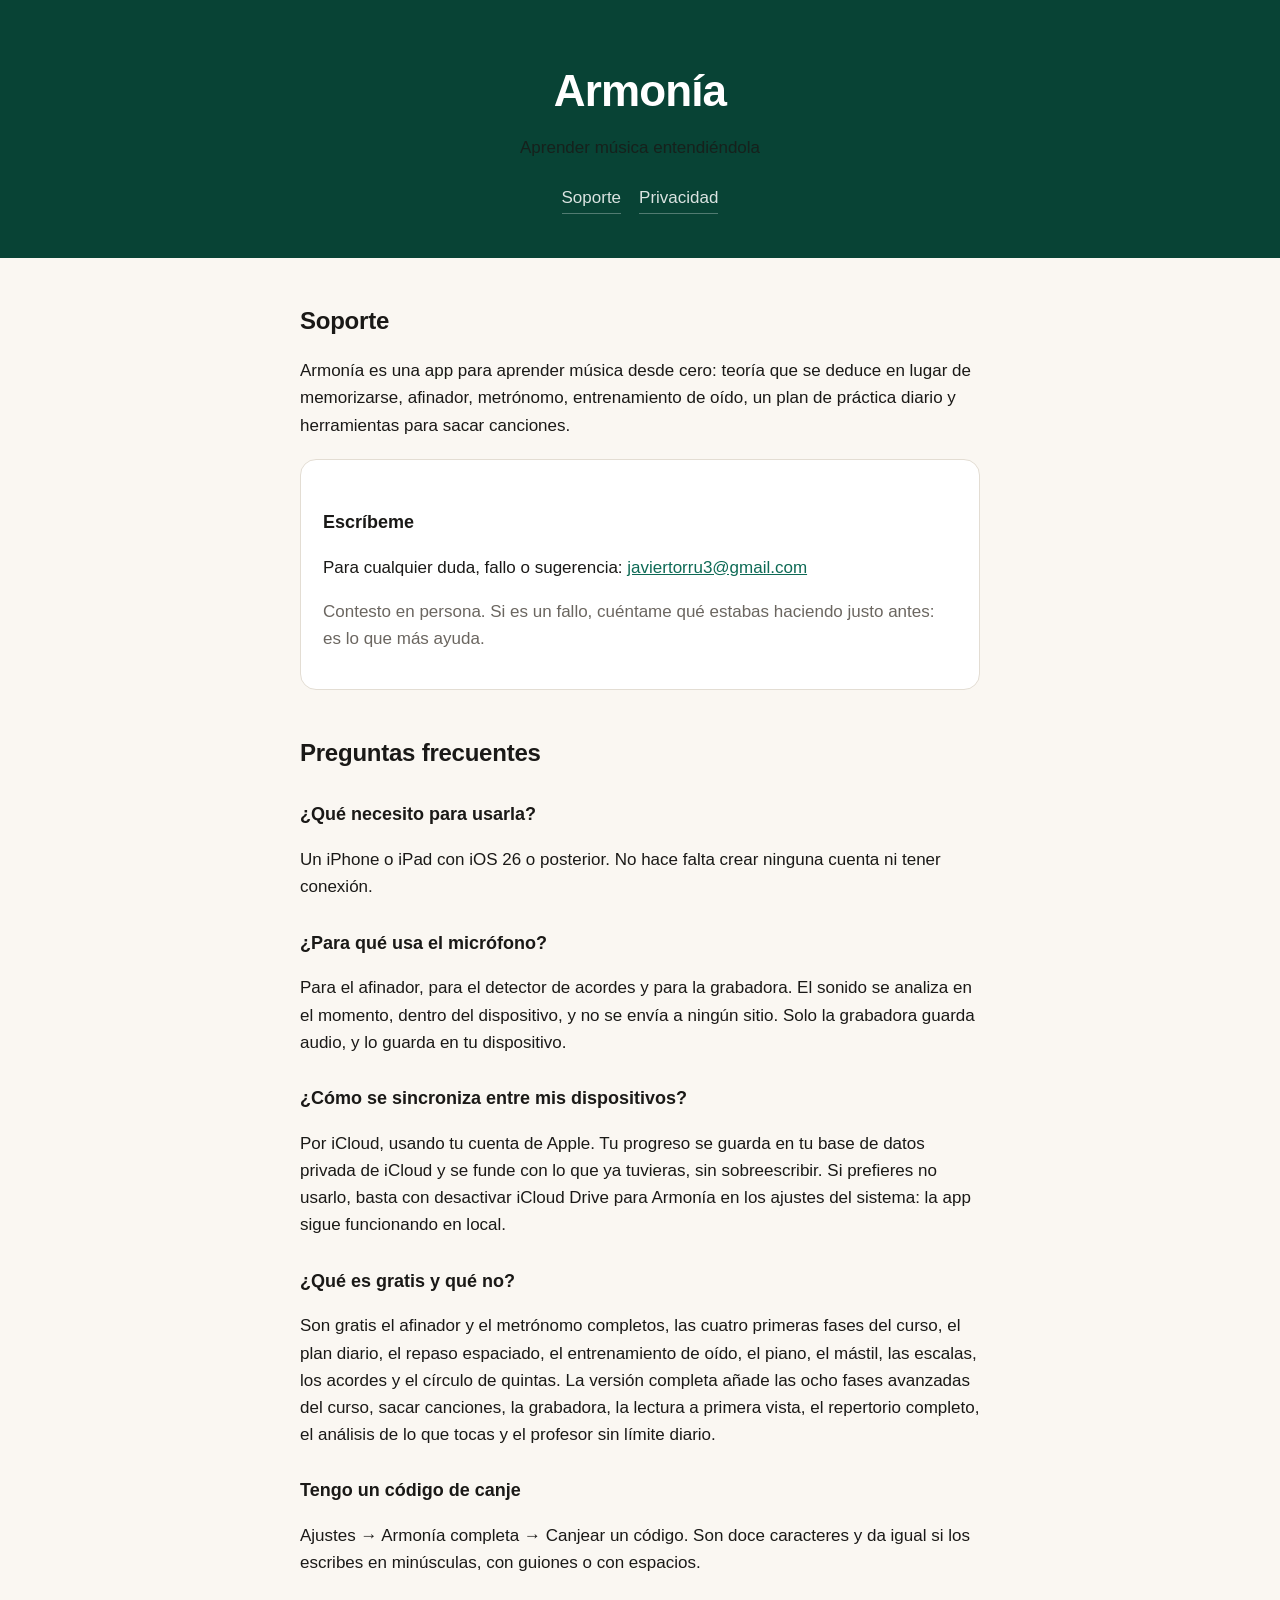
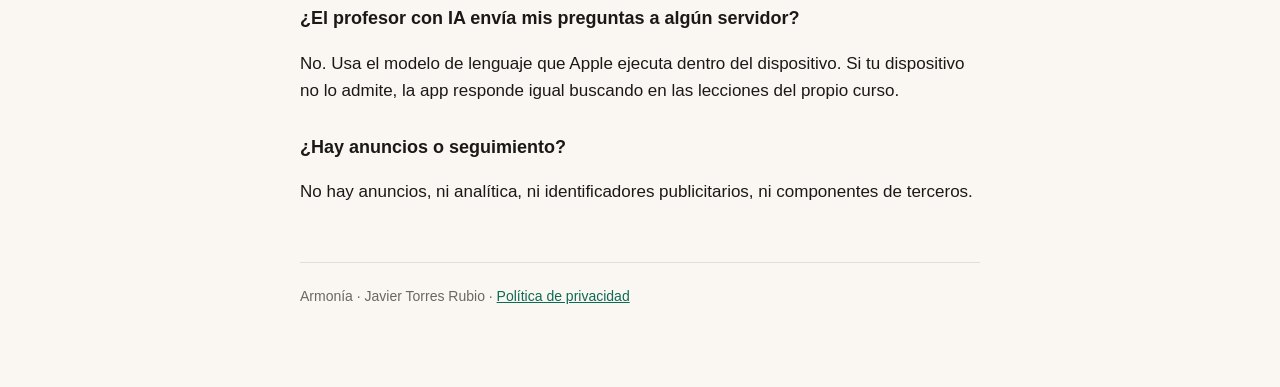
==== index.html @ 9ba20ae4 "Páginas de soporte y privacidad de Armonía Co-Authored-By: Claude Opus 5 <noreply@anthropic.com>" ====
<!doctype html>
<html lang="es">
<head>
<meta charset="utf-8">
<meta name="viewport" content="width=device-width, initial-scale=1, viewport-fit=cover">
<title>Armonía · Soporte</title>
<meta name="description" content="Soporte de Armonía, la app para aprender música entendiéndola.">
<link rel="stylesheet" href="estilo.css">
</head>
<body>
<header>
  <h1>Armonía</h1>
  <p>Aprender música entendiéndola</p>
  <nav>
    <a href="index.html">Soporte</a>
    <a href="privacidad.html">Privacidad</a>
  </nav>
</header>
<main>
  <h2>Soporte</h2>
  <p>Armonía es una app para aprender música desde cero: teoría que se deduce en lugar de memorizarse, afinador, metrónomo, entrenamiento de oído, un plan de práctica diario y herramientas para sacar canciones.</p>

  <div class="card">
    <h3>Escríbeme</h3>
    <p>Para cualquier duda, fallo o sugerencia: <span data-correo><noscript>javiertorru3 (arroba) gmail.com</noscript></span></p>
    <p class="subtle">Contesto en persona. Si es un fallo, cuéntame qué estabas haciendo justo antes: es lo que más ayuda.</p>
  </div>

  <h2>Preguntas frecuentes</h2>

  <h3>¿Qué necesito para usarla?</h3>
  <p>Un iPhone o iPad con iOS 26 o posterior. No hace falta crear ninguna cuenta ni tener conexión.</p>

  <h3>¿Para qué usa el micrófono?</h3>
  <p>Para el afinador, para el detector de acordes y para la grabadora. El sonido se analiza en el momento, dentro del dispositivo, y no se envía a ningún sitio. Solo la grabadora guarda audio, y lo guarda en tu dispositivo.</p>

  <h3>¿Cómo se sincroniza entre mis dispositivos?</h3>
  <p>Por iCloud, usando tu cuenta de Apple. Tu progreso se guarda en tu base de datos privada de iCloud y se funde con lo que ya tuvieras, sin sobreescribir. Si prefieres no usarlo, basta con desactivar iCloud Drive para Armonía en los ajustes del sistema: la app sigue funcionando en local.</p>

  <h3>¿Qué es gratis y qué no?</h3>
  <p>Son gratis el afinador y el metrónomo completos, las cuatro primeras fases del curso, el plan diario, el repaso espaciado, el entrenamiento de oído, el piano, el mástil, las escalas, los acordes y el círculo de quintas. La versión completa añade las ocho fases avanzadas del curso, sacar canciones, la grabadora, la lectura a primera vista, el repertorio completo, el análisis de lo que tocas y el profesor sin límite diario.</p>

  <h3>Tengo un código de canje</h3>
  <p>Ajustes → Armonía completa → Canjear un código. Son doce caracteres y da igual si los escribes en minúsculas, con guiones o con espacios.</p>

  <h3>¿El profesor con IA envía mis preguntas a algún servidor?</h3>
  <p>No. Usa el modelo de lenguaje que Apple ejecuta dentro del dispositivo. Si tu dispositivo no lo admite, la app responde igual buscando en las lecciones del propio curso.</p>

  <h3>¿Hay anuncios o seguimiento?</h3>
  <p>No hay anuncios, ni analítica, ni identificadores publicitarios, ni componentes de terceros.</p>

  <footer>
    Armonía · Javier Torres Rubio · <a href="privacidad.html">Política de privacidad</a>
  </footer>
</main>
<script src="contacto.js"></script>
</body>
</html>
---- estilo.css ----
:root {
  --canvas: #FAF7F2; --surface: #FFFFFF; --ink: #1A1917; --subtle: #6B6660;
  --hairline: #E3DDD3; --brand: #0E6A55; --deep: #084335;
}
@media (prefers-color-scheme: dark) {
  :root {
    --canvas: #11100F; --surface: #1C1B19; --ink: #F2EFE9; --subtle: #A39C93;
    --hairline: #2E2C29; --brand: #3FD3A8; --deep: #1E8A6E;
  }
}
* { box-sizing: border-box; }
body {
  margin: 0; background: var(--canvas); color: var(--ink);
  font: 17px/1.6 -apple-system, BlinkMacSystemFont, "Segoe UI", Roboto, sans-serif;
  -webkit-font-smoothing: antialiased;
}
/* Nada de backdrop-filter en una cabecera fija: crea un contexto de composición
   que oscurece toda la página que queda por debajo. */
header {
  background: var(--deep); color: #fff; padding: 56px 20px 44px; text-align: center;
}
header h1 { margin: 0 0 8px; font-size: clamp(30px, 7vw, 44px); letter-spacing: -0.02em; }
header p { margin: 0; opacity: 0.8; font-size: 17px; }
nav { display: flex; gap: 18px; justify-content: center; margin-top: 22px; flex-wrap: wrap; }
nav a { color: #fff; opacity: 0.85; text-decoration: none; border-bottom: 1px solid rgba(255,255,255,.35); padding-bottom: 2px; }
nav a:hover { opacity: 1; }
main { max-width: 720px; margin: 0 auto; padding: 44px 20px 80px; }
h2 { font-size: 24px; margin: 44px 0 12px; letter-spacing: -0.01em; }
h2:first-child { margin-top: 0; }
h3 { font-size: 18px; margin: 28px 0 6px; }
p, li { color: var(--ink); }
.subtle { color: var(--subtle); }
ul { padding-left: 22px; }
li { margin-bottom: 8px; }
.card {
  background: var(--surface); border: 1px solid var(--hairline);
  border-radius: 16px; padding: 20px 22px; margin: 20px 0;
}
a { color: var(--brand); }
footer { border-top: 1px solid var(--hairline); margin-top: 56px; padding-top: 22px; color: var(--subtle); font-size: 14px; }
code { background: var(--hairline); padding: 2px 6px; border-radius: 5px; font-size: 14px; }
@media (prefers-reduced-motion: reduce) { * { transition: none !important; animation: none !important; } }
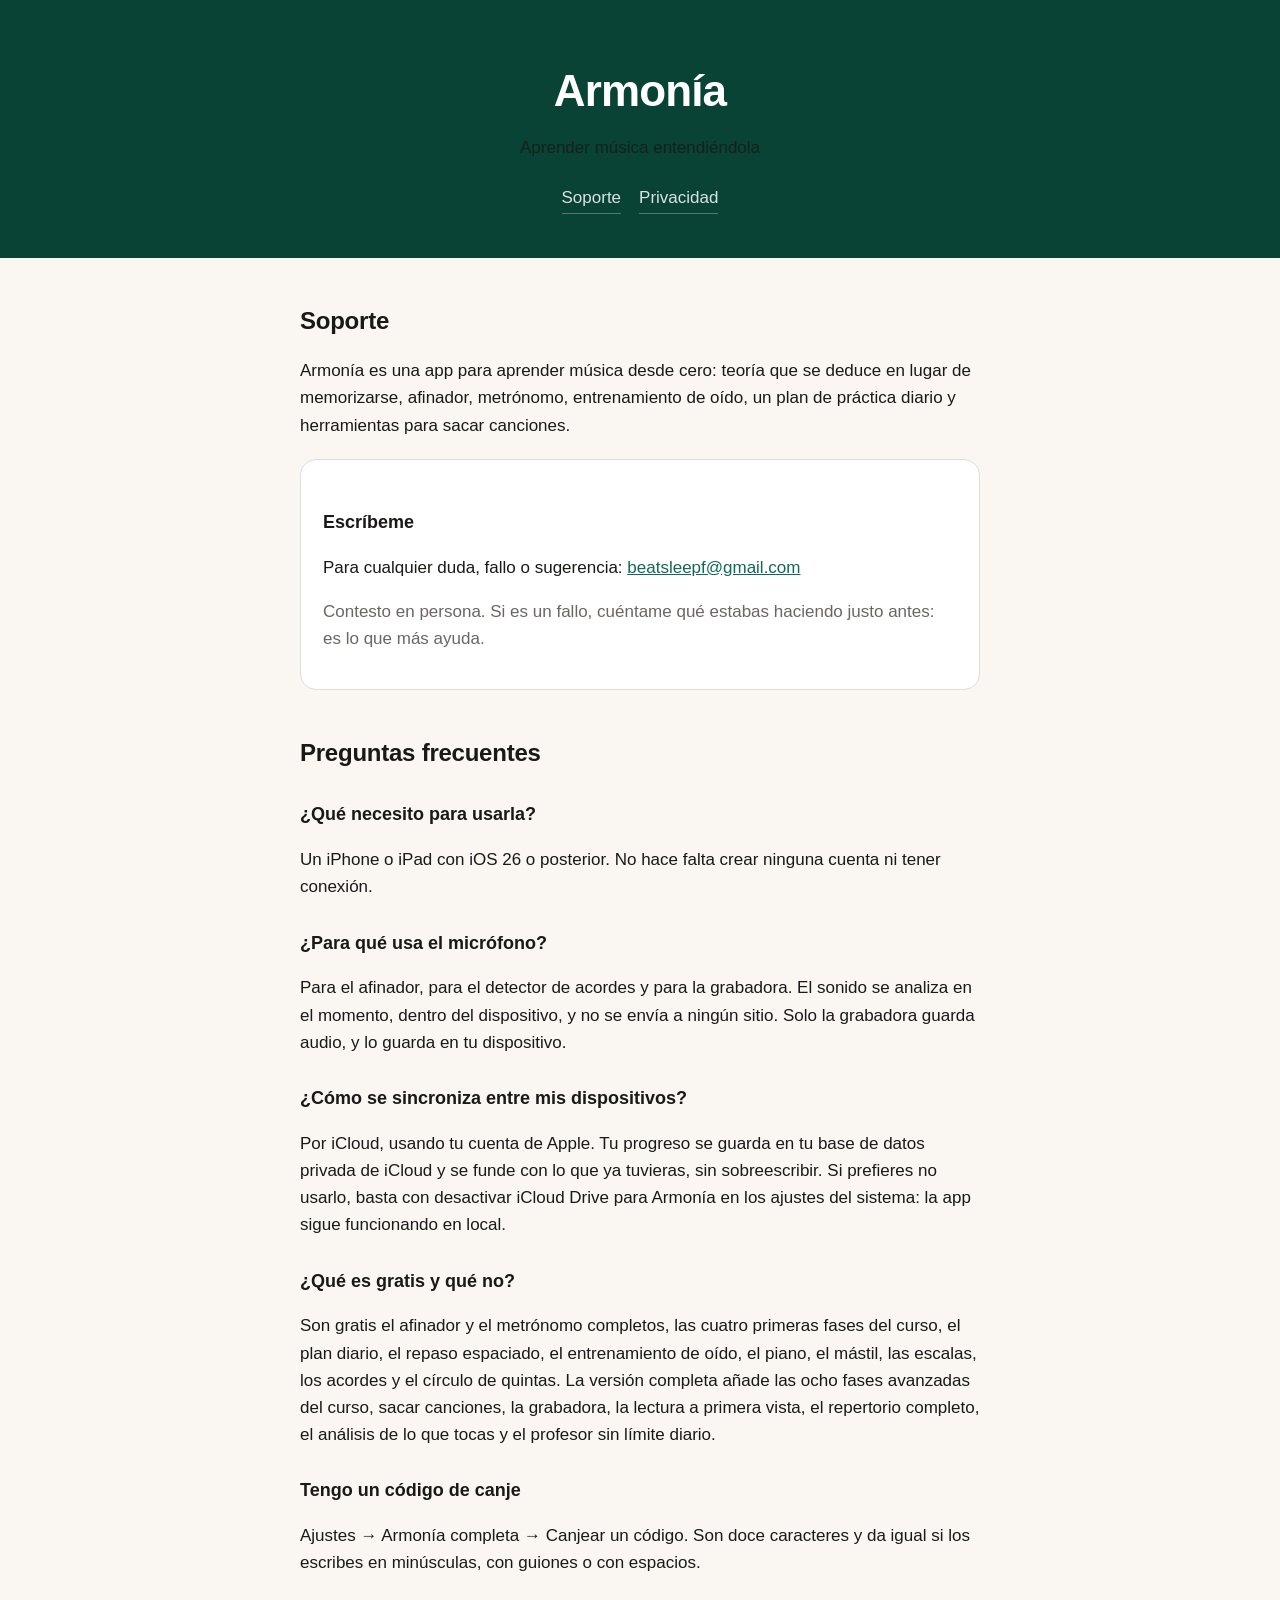
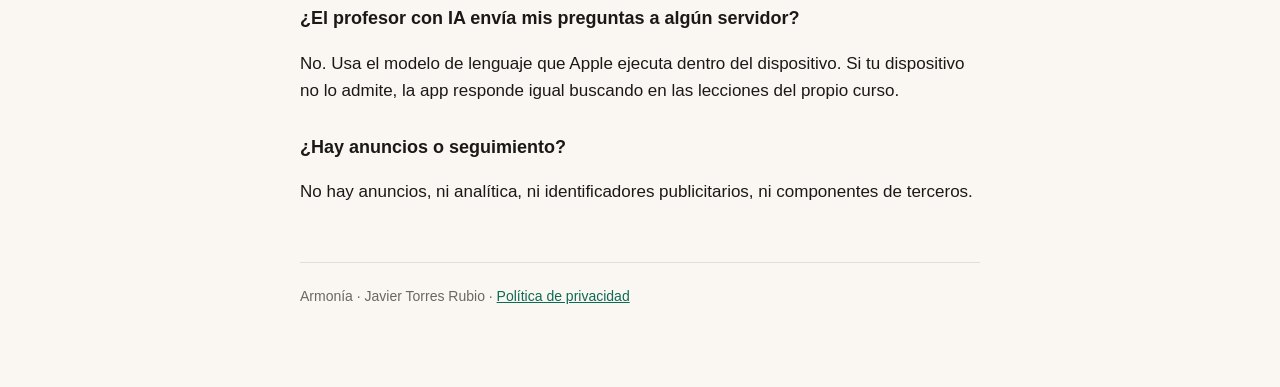
==== commit 584b98d8: "Cambia la dirección de contacto a la de soporte Co-Authored-By: Claude Opus 5 <noreply@anthropic.com" ====
--- a/index.html
+++ b/index.html
@@ -22,7 +22,7 @@
 
   <div class="card">
     <h3>Escríbeme</h3>
-    <p>Para cualquier duda, fallo o sugerencia: <span data-correo><noscript>javiertorru3 (arroba) gmail.com</noscript></span></p>
+    <p>Para cualquier duda, fallo o sugerencia: <span data-correo><noscript>beatsleepf (arroba) gmail.com</noscript></span></p>
     <p class="subtle">Contesto en persona. Si es un fallo, cuéntame qué estabas haciendo justo antes: es lo que más ayuda.</p>
   </div>
 
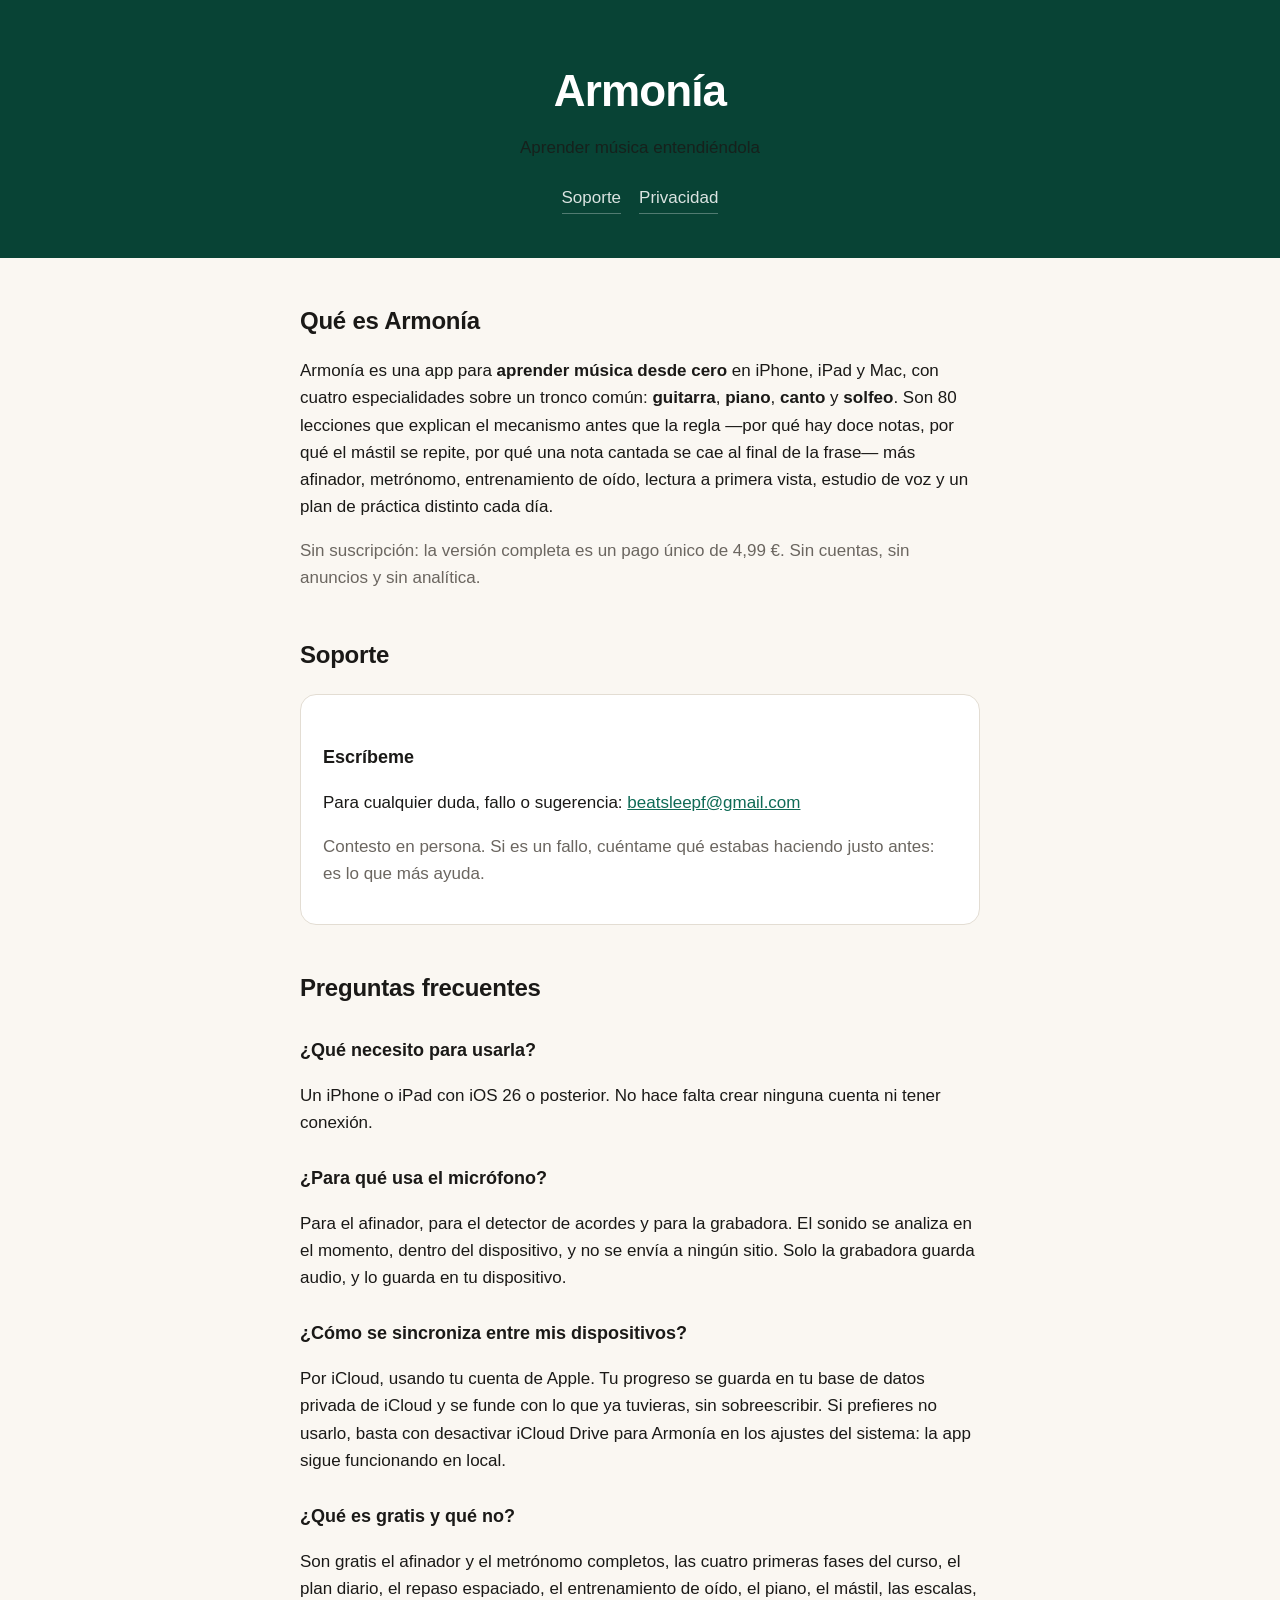
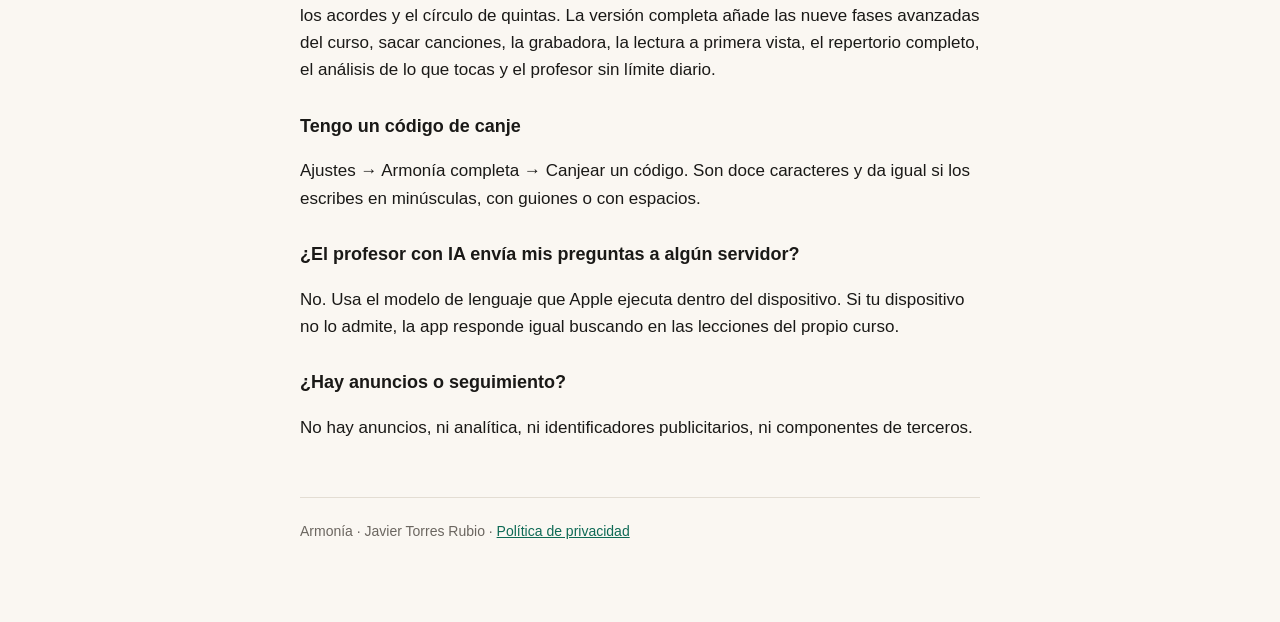
==== commit 3b8ff1ef: "Ficha para buscadores: datos estructurados, banner de Safari, robots y sitemap Co-Authored-By: Claud" ====
--- a/index.html
+++ b/index.html
@@ -3,9 +3,72 @@
 <head>
 <meta charset="utf-8">
 <meta name="viewport" content="width=device-width, initial-scale=1, viewport-fit=cover">
-<title>Armonía · Soporte</title>
-<meta name="description" content="Soporte de Armonía, la app para aprender música entendiéndola.">
+<!-- Banner inteligente de Safari: en un iPhone, la web ofrece abrir o
+     descargar la app con un toque. No aparece hasta que la app está publicada. -->
+<meta name="apple-itunes-app" content="app-id=6814221175">
+<title>Armonía: aprender música, guitarra, piano, canto y solfeo | App para iPhone, iPad y Mac</title>
+<meta name="description" content="Armonía es una app para aprender música desde cero entendiéndola: 80 lecciones de guitarra, piano, canto y solfeo, afinador, metrónomo, entrenamiento de oído y estudio de voz. Pago único de 4,99 €, sin suscripción ni cuentas.">
+<link rel="canonical" href="https://javi7899.github.io/armonia-web/">
+<meta name="robots" content="index,follow,max-snippet:-1,max-image-preview:large">
+<meta name="author" content="Javier Torres Rubio">
+
+<!-- Cómo se ve el enlace al compartirlo: esto no mueve el ranking, pero sí
+     cuánta gente hace clic, que a la larga es lo mismo. -->
+<meta property="og:type" content="website">
+<meta property="og:locale" content="es_ES">
+<meta property="og:site_name" content="Armonía">
+<meta property="og:title" content="Armonía: aprender música entendiéndola">
+<meta property="og:description" content="Guitarra, piano, canto y solfeo en una sola app: 80 lecciones que explican el porqué antes que la regla, afinador, metrónomo, oído y un estudio de voz que mide cómo cantas.">
+<meta property="og:url" content="https://javi7899.github.io/armonia-web/">
+<meta name="twitter:card" content="summary_large_image">
+<meta name="twitter:title" content="Armonía: aprender música entendiéndola">
+<meta name="twitter:description" content="Guitarra, piano, canto y solfeo. 80 lecciones, afinador, metrónomo, oído y estudio de voz. Pago único de 4,99 €.">
+
 <link rel="stylesheet" href="estilo.css">
+
+<!-- Datos estructurados: es lo que permite que Google entienda que esto es una
+     aplicación y no un blog, con su precio, su categoría y su plataforma. -->
+<script type="application/ld+json">
+{
+  "@context": "https://schema.org",
+  "@type": "SoftwareApplication",
+  "name": "Armonía",
+  "alternateName": "Armonía: Aprender Música",
+  "applicationCategory": "EducationalApplication",
+  "applicationSubCategory": "Música",
+  "operatingSystem": "iOS 26, iPadOS 26, macOS 26",
+  "inLanguage": "es",
+  "description": "App para aprender música desde cero entendiéndola: 80 lecciones de guitarra, piano, canto y solfeo, afinador, metrónomo, entrenamiento de oído, lectura a primera vista y estudio de voz que mide tu rango y tu afinación.",
+  "url": "https://javi7899.github.io/armonia-web/",
+  "author": { "@type": "Person", "name": "Javier Torres Rubio" },
+  "downloadUrl": "https://apps.apple.com/app/id6814221175",
+  "offers": [
+    {
+      "@type": "Offer",
+      "price": "0",
+      "priceCurrency": "EUR",
+      "description": "Descarga gratis: afinador, metrónomo, oído, estudio de voz y las cuatro primeras fases del curso."
+    },
+    {
+      "@type": "Offer",
+      "price": "4.99",
+      "priceCurrency": "EUR",
+      "description": "Curso completo de música: pago único que desbloquea todo. Sin suscripción."
+    }
+  ],
+  "featureList": [
+    "Curso de 80 lecciones en 13 fases",
+    "Guitarra: mástil, acordes deducidos, cejilla, CAGED y mano derecha",
+    "Piano: dos manos, digitación, voicings, pedal y acompañamiento",
+    "Canto: rango vocal, afinación medida en cents y calentamientos",
+    "Solfeo: pentagrama, claves, armadura, solfeo cantado y dictado",
+    "Afinador cromático con detección de tono YIN",
+    "Metrónomo con precisión de muestra",
+    "Entrenamiento de oído por niveles",
+    "Sacar canciones de oído: tonalidad y acordes por el micrófono"
+  ]
+}
+</script>
 </head>
 <body>
 <header>
@@ -17,8 +80,11 @@
   </nav>
 </header>
 <main>
+  <h2>Qué es Armonía</h2>
+  <p>Armonía es una app para <strong>aprender música desde cero</strong> en iPhone, iPad y Mac, con cuatro especialidades sobre un tronco común: <strong>guitarra</strong>, <strong>piano</strong>, <strong>canto</strong> y <strong>solfeo</strong>. Son 80 lecciones que explican el mecanismo antes que la regla —por qué hay doce notas, por qué el mástil se repite, por qué una nota cantada se cae al final de la frase— más afinador, metrónomo, entrenamiento de oído, lectura a primera vista, estudio de voz y un plan de práctica distinto cada día.</p>
+  <p class="subtle">Sin suscripción: la versión completa es un pago único de 4,99 €. Sin cuentas, sin anuncios y sin analítica.</p>
+
   <h2>Soporte</h2>
-  <p>Armonía es una app para aprender música desde cero: teoría que se deduce en lugar de memorizarse, afinador, metrónomo, entrenamiento de oído, un plan de práctica diario y herramientas para sacar canciones.</p>
 
   <div class="card">
     <h3>Escríbeme</h3>
@@ -38,7 +104,7 @@
   <p>Por iCloud, usando tu cuenta de Apple. Tu progreso se guarda en tu base de datos privada de iCloud y se funde con lo que ya tuvieras, sin sobreescribir. Si prefieres no usarlo, basta con desactivar iCloud Drive para Armonía en los ajustes del sistema: la app sigue funcionando en local.</p>
 
   <h3>¿Qué es gratis y qué no?</h3>
-  <p>Son gratis el afinador y el metrónomo completos, las cuatro primeras fases del curso, el plan diario, el repaso espaciado, el entrenamiento de oído, el piano, el mástil, las escalas, los acordes y el círculo de quintas. La versión completa añade las ocho fases avanzadas del curso, sacar canciones, la grabadora, la lectura a primera vista, el repertorio completo, el análisis de lo que tocas y el profesor sin límite diario.</p>
+  <p>Son gratis el afinador y el metrónomo completos, las cuatro primeras fases del curso, el plan diario, el repaso espaciado, el entrenamiento de oído, el piano, el mástil, las escalas, los acordes y el círculo de quintas. La versión completa añade las nueve fases avanzadas del curso, sacar canciones, la grabadora, la lectura a primera vista, el repertorio completo, el análisis de lo que tocas y el profesor sin límite diario.</p>
 
   <h3>Tengo un código de canje</h3>
   <p>Ajustes → Armonía completa → Canjear un código. Son doce caracteres y da igual si los escribes en minúsculas, con guiones o con espacios.</p>
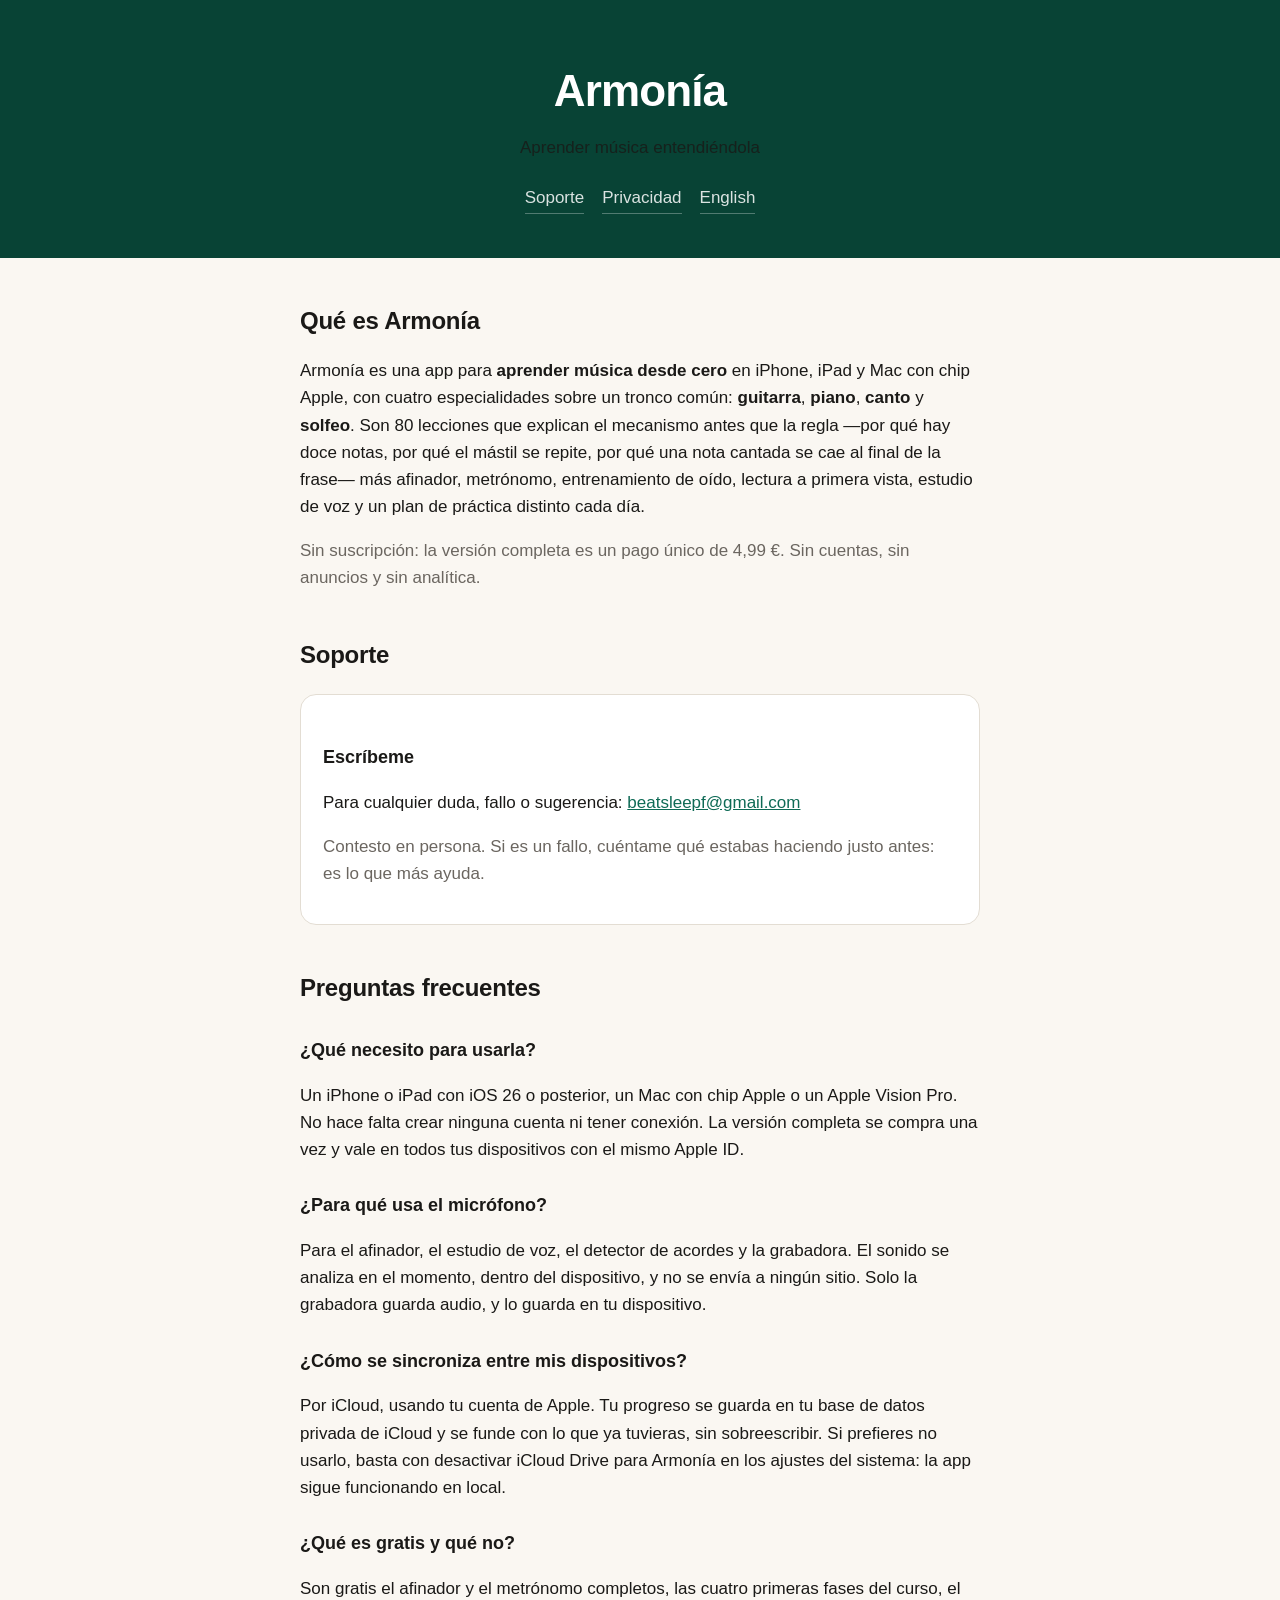
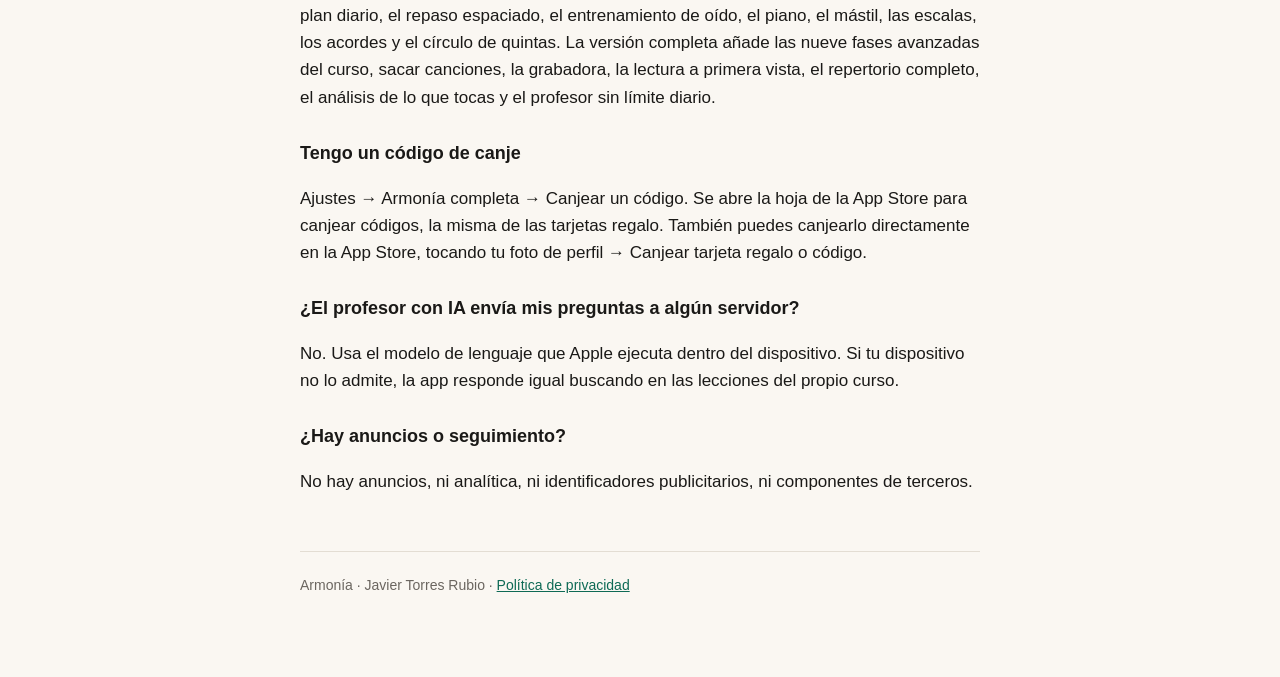
==== commit 9bdb419e: "Web en inglés, Mac con chip Apple y Vision Pro, canje de códigos con la App Store Co-Authored-By: Cl" ====
--- a/index.html
+++ b/index.html
@@ -9,6 +9,9 @@
 <title>Armonía: aprender música, guitarra, piano, canto y solfeo | App para iPhone, iPad y Mac</title>
 <meta name="description" content="Armonía es una app para aprender música desde cero entendiéndola: 80 lecciones de guitarra, piano, canto y solfeo, afinador, metrónomo, entrenamiento de oído y estudio de voz. Pago único de 4,99 €, sin suscripción ni cuentas.">
 <link rel="canonical" href="https://javi7899.github.io/armonia-web/">
+<link rel="alternate" hreflang="es" href="https://javi7899.github.io/armonia-web/">
+<link rel="alternate" hreflang="en" href="https://javi7899.github.io/armonia-web/en/">
+<link rel="alternate" hreflang="x-default" href="https://javi7899.github.io/armonia-web/en/">
 <meta name="robots" content="index,follow,max-snippet:-1,max-image-preview:large">
 <meta name="author" content="Javier Torres Rubio">
 
@@ -36,8 +39,8 @@
   "alternateName": "Armonía: Aprender Música",
   "applicationCategory": "EducationalApplication",
   "applicationSubCategory": "Música",
-  "operatingSystem": "iOS 26, iPadOS 26, macOS 26",
-  "inLanguage": "es",
+  "operatingSystem": "iOS 26, iPadOS 26, macOS 26 (Mac con chip Apple), visionOS",
+  "inLanguage": ["es", "en"],
   "description": "App para aprender música desde cero entendiéndola: 80 lecciones de guitarra, piano, canto y solfeo, afinador, metrónomo, entrenamiento de oído, lectura a primera vista y estudio de voz que mide tu rango y tu afinación.",
   "url": "https://javi7899.github.io/armonia-web/",
   "author": { "@type": "Person", "name": "Javier Torres Rubio" },
@@ -77,11 +80,12 @@
   <nav>
     <a href="index.html">Soporte</a>
     <a href="privacidad.html">Privacidad</a>
+    <a href="en/" hreflang="en" lang="en">English</a>
   </nav>
 </header>
 <main>
   <h2>Qué es Armonía</h2>
-  <p>Armonía es una app para <strong>aprender música desde cero</strong> en iPhone, iPad y Mac, con cuatro especialidades sobre un tronco común: <strong>guitarra</strong>, <strong>piano</strong>, <strong>canto</strong> y <strong>solfeo</strong>. Son 80 lecciones que explican el mecanismo antes que la regla —por qué hay doce notas, por qué el mástil se repite, por qué una nota cantada se cae al final de la frase— más afinador, metrónomo, entrenamiento de oído, lectura a primera vista, estudio de voz y un plan de práctica distinto cada día.</p>
+  <p>Armonía es una app para <strong>aprender música desde cero</strong> en iPhone, iPad y Mac con chip Apple, con cuatro especialidades sobre un tronco común: <strong>guitarra</strong>, <strong>piano</strong>, <strong>canto</strong> y <strong>solfeo</strong>. Son 80 lecciones que explican el mecanismo antes que la regla —por qué hay doce notas, por qué el mástil se repite, por qué una nota cantada se cae al final de la frase— más afinador, metrónomo, entrenamiento de oído, lectura a primera vista, estudio de voz y un plan de práctica distinto cada día.</p>
   <p class="subtle">Sin suscripción: la versión completa es un pago único de 4,99 €. Sin cuentas, sin anuncios y sin analítica.</p>
 
   <h2>Soporte</h2>
@@ -95,10 +99,10 @@
   <h2>Preguntas frecuentes</h2>
 
   <h3>¿Qué necesito para usarla?</h3>
-  <p>Un iPhone o iPad con iOS 26 o posterior. No hace falta crear ninguna cuenta ni tener conexión.</p>
+  <p>Un iPhone o iPad con iOS 26 o posterior, un Mac con chip Apple o un Apple Vision Pro. No hace falta crear ninguna cuenta ni tener conexión. La versión completa se compra una vez y vale en todos tus dispositivos con el mismo Apple ID.</p>
 
   <h3>¿Para qué usa el micrófono?</h3>
-  <p>Para el afinador, para el detector de acordes y para la grabadora. El sonido se analiza en el momento, dentro del dispositivo, y no se envía a ningún sitio. Solo la grabadora guarda audio, y lo guarda en tu dispositivo.</p>
+  <p>Para el afinador, el estudio de voz, el detector de acordes y la grabadora. El sonido se analiza en el momento, dentro del dispositivo, y no se envía a ningún sitio. Solo la grabadora guarda audio, y lo guarda en tu dispositivo.</p>
 
   <h3>¿Cómo se sincroniza entre mis dispositivos?</h3>
   <p>Por iCloud, usando tu cuenta de Apple. Tu progreso se guarda en tu base de datos privada de iCloud y se funde con lo que ya tuvieras, sin sobreescribir. Si prefieres no usarlo, basta con desactivar iCloud Drive para Armonía en los ajustes del sistema: la app sigue funcionando en local.</p>
@@ -107,7 +111,7 @@
   <p>Son gratis el afinador y el metrónomo completos, las cuatro primeras fases del curso, el plan diario, el repaso espaciado, el entrenamiento de oído, el piano, el mástil, las escalas, los acordes y el círculo de quintas. La versión completa añade las nueve fases avanzadas del curso, sacar canciones, la grabadora, la lectura a primera vista, el repertorio completo, el análisis de lo que tocas y el profesor sin límite diario.</p>
 
   <h3>Tengo un código de canje</h3>
-  <p>Ajustes → Armonía completa → Canjear un código. Son doce caracteres y da igual si los escribes en minúsculas, con guiones o con espacios.</p>
+  <p>Ajustes → Armonía completa → Canjear un código. Se abre la hoja de la App Store para canjear códigos, la misma de las tarjetas regalo. También puedes canjearlo directamente en la App Store, tocando tu foto de perfil → Canjear tarjeta regalo o código.</p>
 
   <h3>¿El profesor con IA envía mis preguntas a algún servidor?</h3>
   <p>No. Usa el modelo de lenguaje que Apple ejecuta dentro del dispositivo. Si tu dispositivo no lo admite, la app responde igual buscando en las lecciones del propio curso.</p>
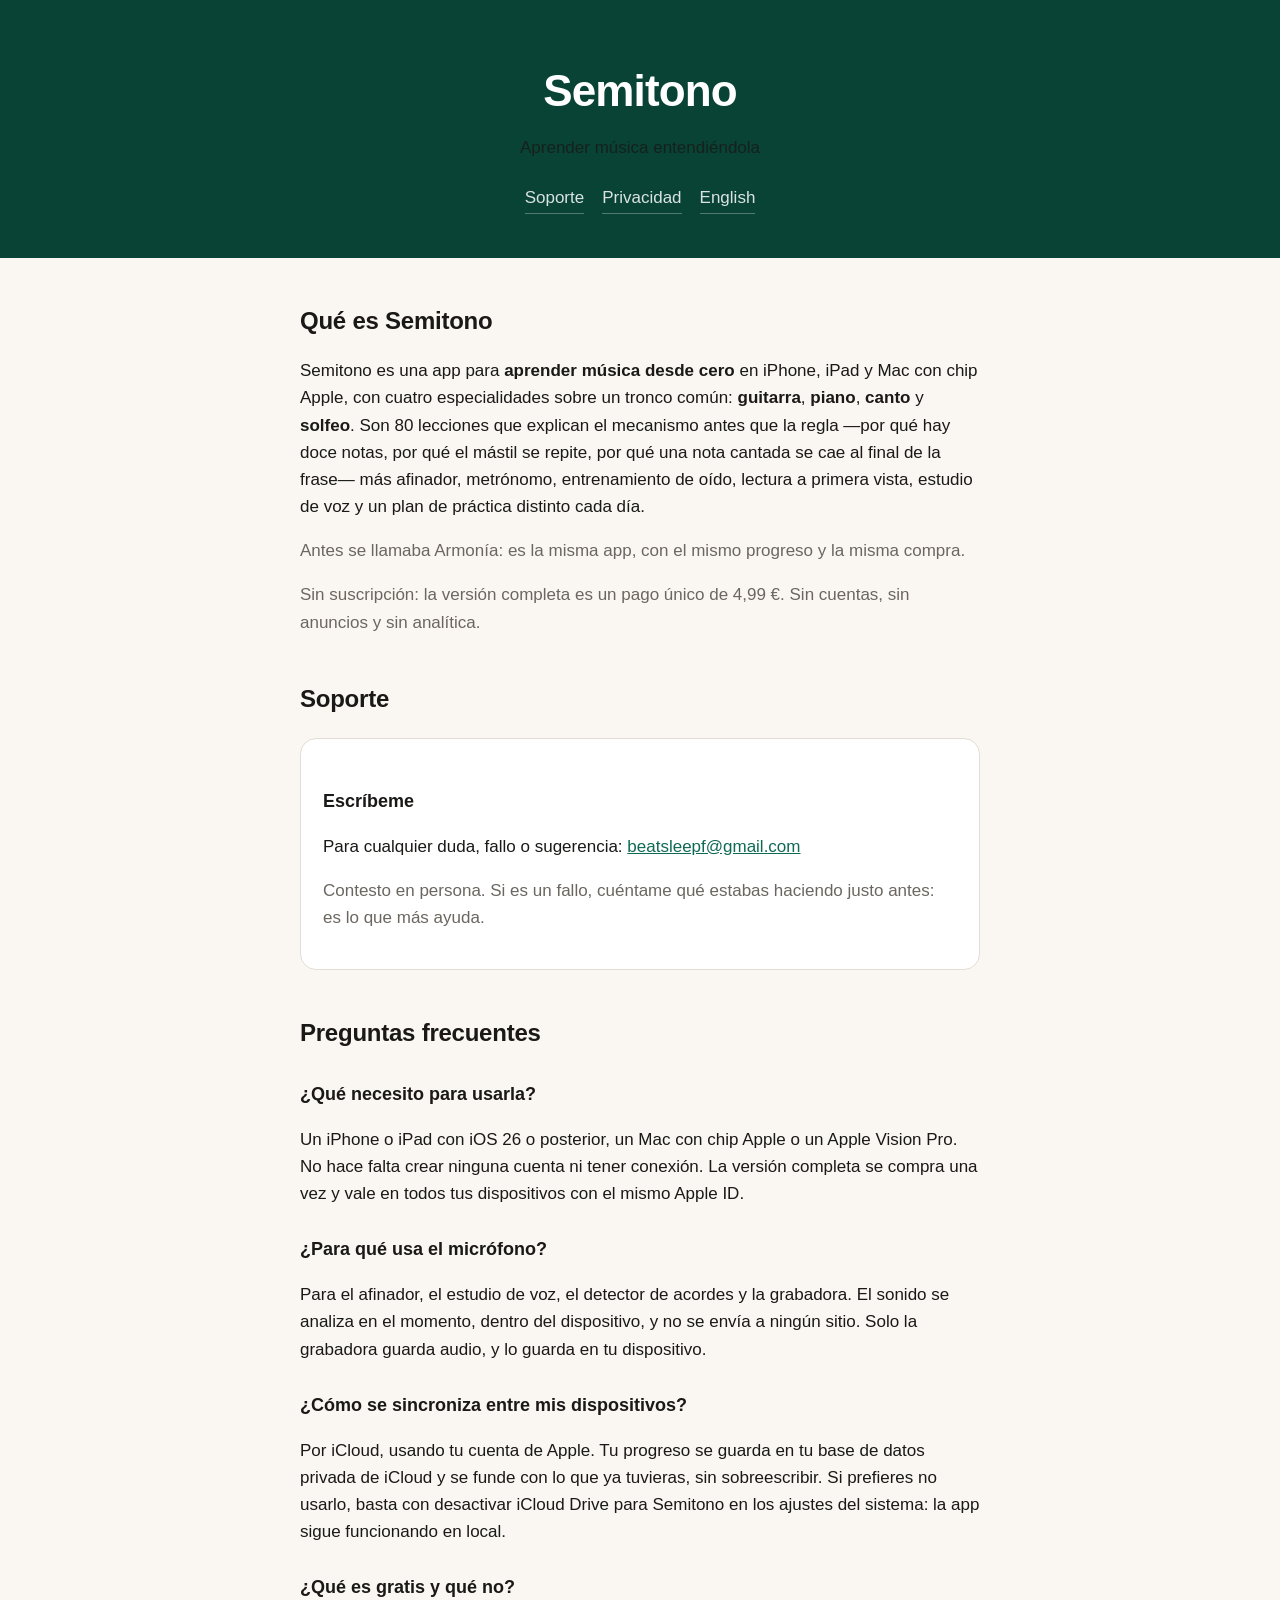
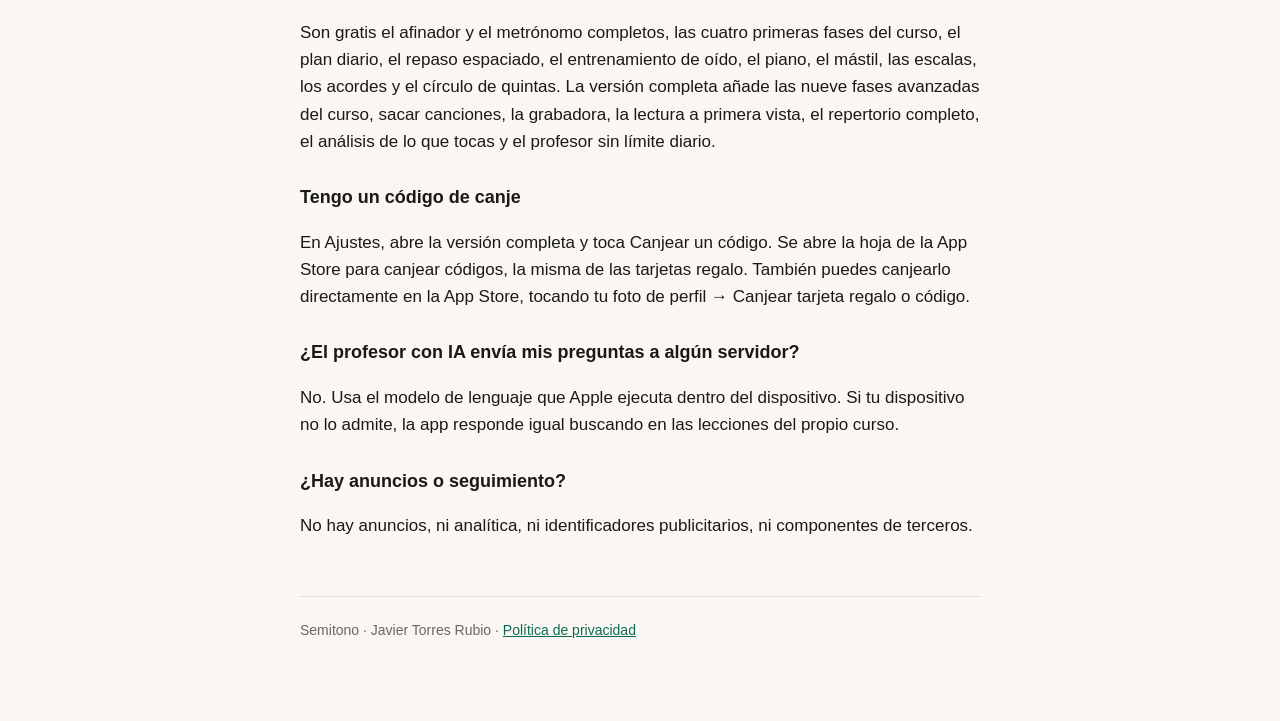
==== commit 3358b3d6: "Armonía pasa a llamarse Semitono Co-Authored-By: Claude Opus 5.5 <noreply@anthropic.com>" ====
--- a/index.html
+++ b/index.html
@@ -6,8 +6,8 @@
 <!-- Banner inteligente de Safari: en un iPhone, la web ofrece abrir o
      descargar la app con un toque. No aparece hasta que la app está publicada. -->
 <meta name="apple-itunes-app" content="app-id=6814221175">
-<title>Armonía: aprender música, guitarra, piano, canto y solfeo | App para iPhone, iPad y Mac</title>
-<meta name="description" content="Armonía es una app para aprender música desde cero entendiéndola: 80 lecciones de guitarra, piano, canto y solfeo, afinador, metrónomo, entrenamiento de oído y estudio de voz. Pago único de 4,99 €, sin suscripción ni cuentas.">
+<title>Semitono: aprender música, guitarra, piano, canto y solfeo | App para iPhone, iPad y Mac</title>
+<meta name="description" content="Semitono es una app para aprender música desde cero entendiéndola: 80 lecciones de guitarra, piano, canto y solfeo, afinador, metrónomo, entrenamiento de oído y estudio de voz. Pago único de 4,99 €, sin suscripción ni cuentas.">
 <link rel="canonical" href="https://javi7899.github.io/armonia-web/">
 <link rel="alternate" hreflang="es" href="https://javi7899.github.io/armonia-web/">
 <link rel="alternate" hreflang="en" href="https://javi7899.github.io/armonia-web/en/">
@@ -19,12 +19,12 @@
      cuánta gente hace clic, que a la larga es lo mismo. -->
 <meta property="og:type" content="website">
 <meta property="og:locale" content="es_ES">
-<meta property="og:site_name" content="Armonía">
-<meta property="og:title" content="Armonía: aprender música entendiéndola">
+<meta property="og:site_name" content="Semitono">
+<meta property="og:title" content="Semitono: aprender música entendiéndola">
 <meta property="og:description" content="Guitarra, piano, canto y solfeo en una sola app: 80 lecciones que explican el porqué antes que la regla, afinador, metrónomo, oído y un estudio de voz que mide cómo cantas.">
 <meta property="og:url" content="https://javi7899.github.io/armonia-web/">
 <meta name="twitter:card" content="summary_large_image">
-<meta name="twitter:title" content="Armonía: aprender música entendiéndola">
+<meta name="twitter:title" content="Semitono: aprender música entendiéndola">
 <meta name="twitter:description" content="Guitarra, piano, canto y solfeo. 80 lecciones, afinador, metrónomo, oído y estudio de voz. Pago único de 4,99 €.">
 
 <link rel="stylesheet" href="estilo.css">
@@ -35,8 +35,8 @@
 {
   "@context": "https://schema.org",
   "@type": "SoftwareApplication",
-  "name": "Armonía",
-  "alternateName": "Armonía: Aprender Música",
+  "name": "Semitono",
+  "alternateName": ["Semitono: Aprender Música", "Armonía"],
   "applicationCategory": "EducationalApplication",
   "applicationSubCategory": "Música",
   "operatingSystem": "iOS 26, iPadOS 26, macOS 26 (Mac con chip Apple), visionOS",
@@ -75,7 +75,7 @@
 </head>
 <body>
 <header>
-  <h1>Armonía</h1>
+  <h1>Semitono</h1>
   <p>Aprender música entendiéndola</p>
   <nav>
     <a href="index.html">Soporte</a>
@@ -84,8 +84,9 @@
   </nav>
 </header>
 <main>
-  <h2>Qué es Armonía</h2>
-  <p>Armonía es una app para <strong>aprender música desde cero</strong> en iPhone, iPad y Mac con chip Apple, con cuatro especialidades sobre un tronco común: <strong>guitarra</strong>, <strong>piano</strong>, <strong>canto</strong> y <strong>solfeo</strong>. Son 80 lecciones que explican el mecanismo antes que la regla —por qué hay doce notas, por qué el mástil se repite, por qué una nota cantada se cae al final de la frase— más afinador, metrónomo, entrenamiento de oído, lectura a primera vista, estudio de voz y un plan de práctica distinto cada día.</p>
+  <h2>Qué es Semitono</h2>
+  <p>Semitono es una app para <strong>aprender música desde cero</strong> en iPhone, iPad y Mac con chip Apple, con cuatro especialidades sobre un tronco común: <strong>guitarra</strong>, <strong>piano</strong>, <strong>canto</strong> y <strong>solfeo</strong>. Son 80 lecciones que explican el mecanismo antes que la regla —por qué hay doce notas, por qué el mástil se repite, por qué una nota cantada se cae al final de la frase— más afinador, metrónomo, entrenamiento de oído, lectura a primera vista, estudio de voz y un plan de práctica distinto cada día.</p>
+  <p class="subtle">Antes se llamaba Armonía: es la misma app, con el mismo progreso y la misma compra.</p>
   <p class="subtle">Sin suscripción: la versión completa es un pago único de 4,99 €. Sin cuentas, sin anuncios y sin analítica.</p>
 
   <h2>Soporte</h2>
@@ -105,13 +106,13 @@
   <p>Para el afinador, el estudio de voz, el detector de acordes y la grabadora. El sonido se analiza en el momento, dentro del dispositivo, y no se envía a ningún sitio. Solo la grabadora guarda audio, y lo guarda en tu dispositivo.</p>
 
   <h3>¿Cómo se sincroniza entre mis dispositivos?</h3>
-  <p>Por iCloud, usando tu cuenta de Apple. Tu progreso se guarda en tu base de datos privada de iCloud y se funde con lo que ya tuvieras, sin sobreescribir. Si prefieres no usarlo, basta con desactivar iCloud Drive para Armonía en los ajustes del sistema: la app sigue funcionando en local.</p>
+  <p>Por iCloud, usando tu cuenta de Apple. Tu progreso se guarda en tu base de datos privada de iCloud y se funde con lo que ya tuvieras, sin sobreescribir. Si prefieres no usarlo, basta con desactivar iCloud Drive para Semitono en los ajustes del sistema: la app sigue funcionando en local.</p>
 
   <h3>¿Qué es gratis y qué no?</h3>
   <p>Son gratis el afinador y el metrónomo completos, las cuatro primeras fases del curso, el plan diario, el repaso espaciado, el entrenamiento de oído, el piano, el mástil, las escalas, los acordes y el círculo de quintas. La versión completa añade las nueve fases avanzadas del curso, sacar canciones, la grabadora, la lectura a primera vista, el repertorio completo, el análisis de lo que tocas y el profesor sin límite diario.</p>
 
   <h3>Tengo un código de canje</h3>
-  <p>Ajustes → Armonía completa → Canjear un código. Se abre la hoja de la App Store para canjear códigos, la misma de las tarjetas regalo. También puedes canjearlo directamente en la App Store, tocando tu foto de perfil → Canjear tarjeta regalo o código.</p>
+  <p>En Ajustes, abre la versión completa y toca Canjear un código. Se abre la hoja de la App Store para canjear códigos, la misma de las tarjetas regalo. También puedes canjearlo directamente en la App Store, tocando tu foto de perfil → Canjear tarjeta regalo o código.</p>
 
   <h3>¿El profesor con IA envía mis preguntas a algún servidor?</h3>
   <p>No. Usa el modelo de lenguaje que Apple ejecuta dentro del dispositivo. Si tu dispositivo no lo admite, la app responde igual buscando en las lecciones del propio curso.</p>
@@ -120,7 +121,7 @@
   <p>No hay anuncios, ni analítica, ni identificadores publicitarios, ni componentes de terceros.</p>
 
   <footer>
-    Armonía · Javier Torres Rubio · <a href="privacidad.html">Política de privacidad</a>
+    Semitono · Javier Torres Rubio · <a href="privacidad.html">Política de privacidad</a>
   </footer>
 </main>
 <script src="contacto.js"></script>
